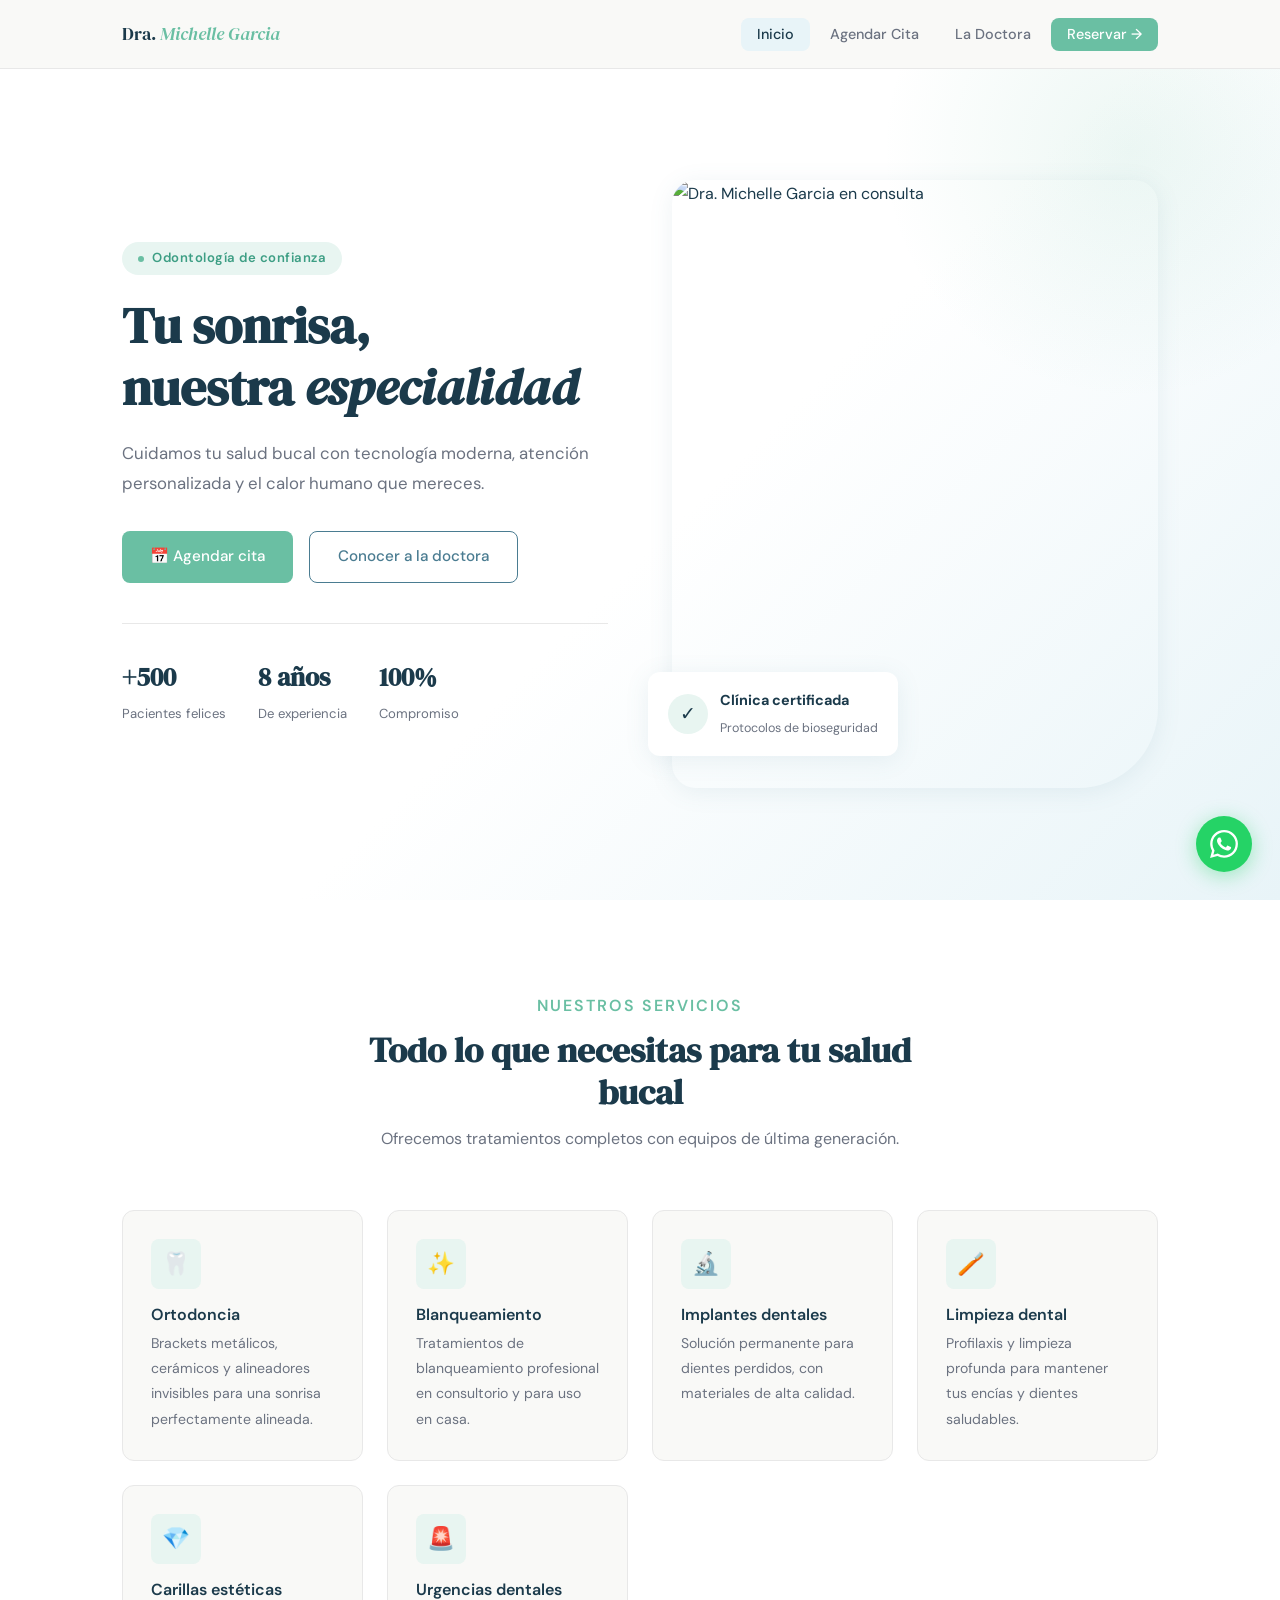
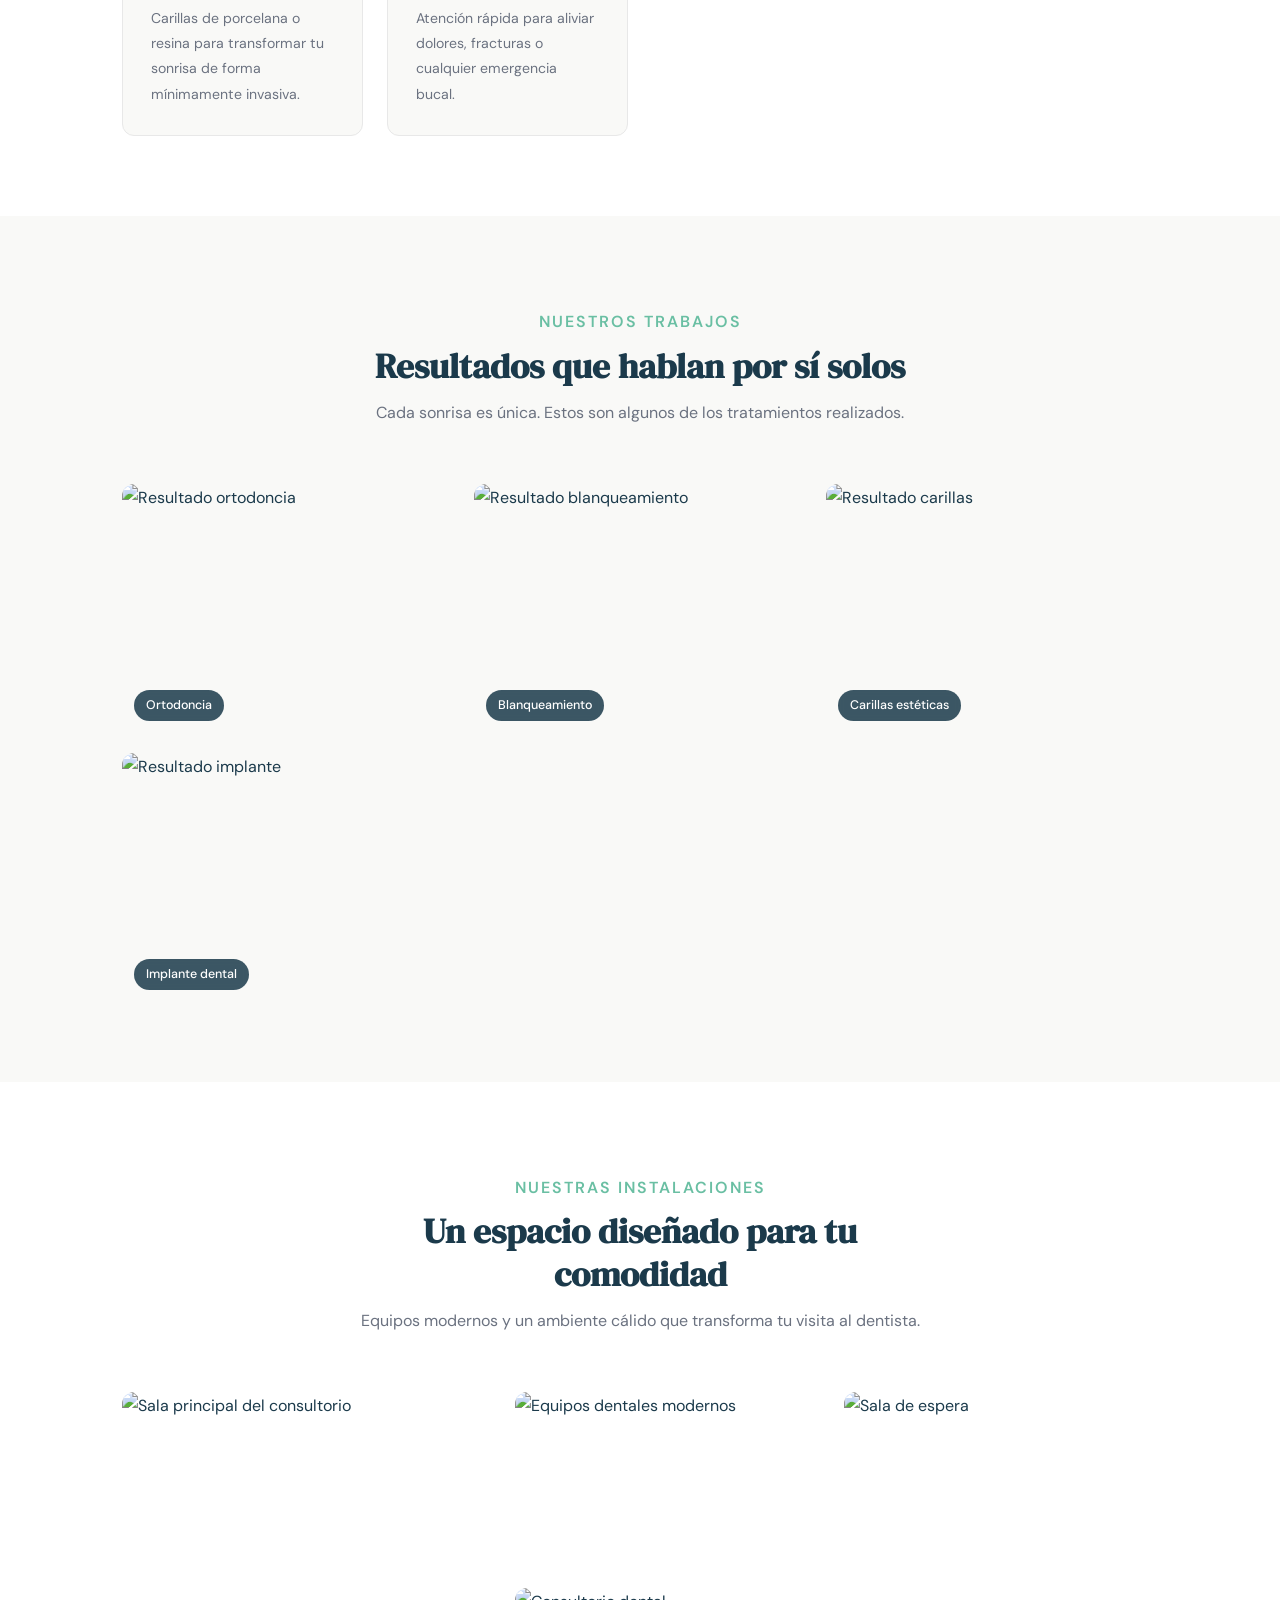
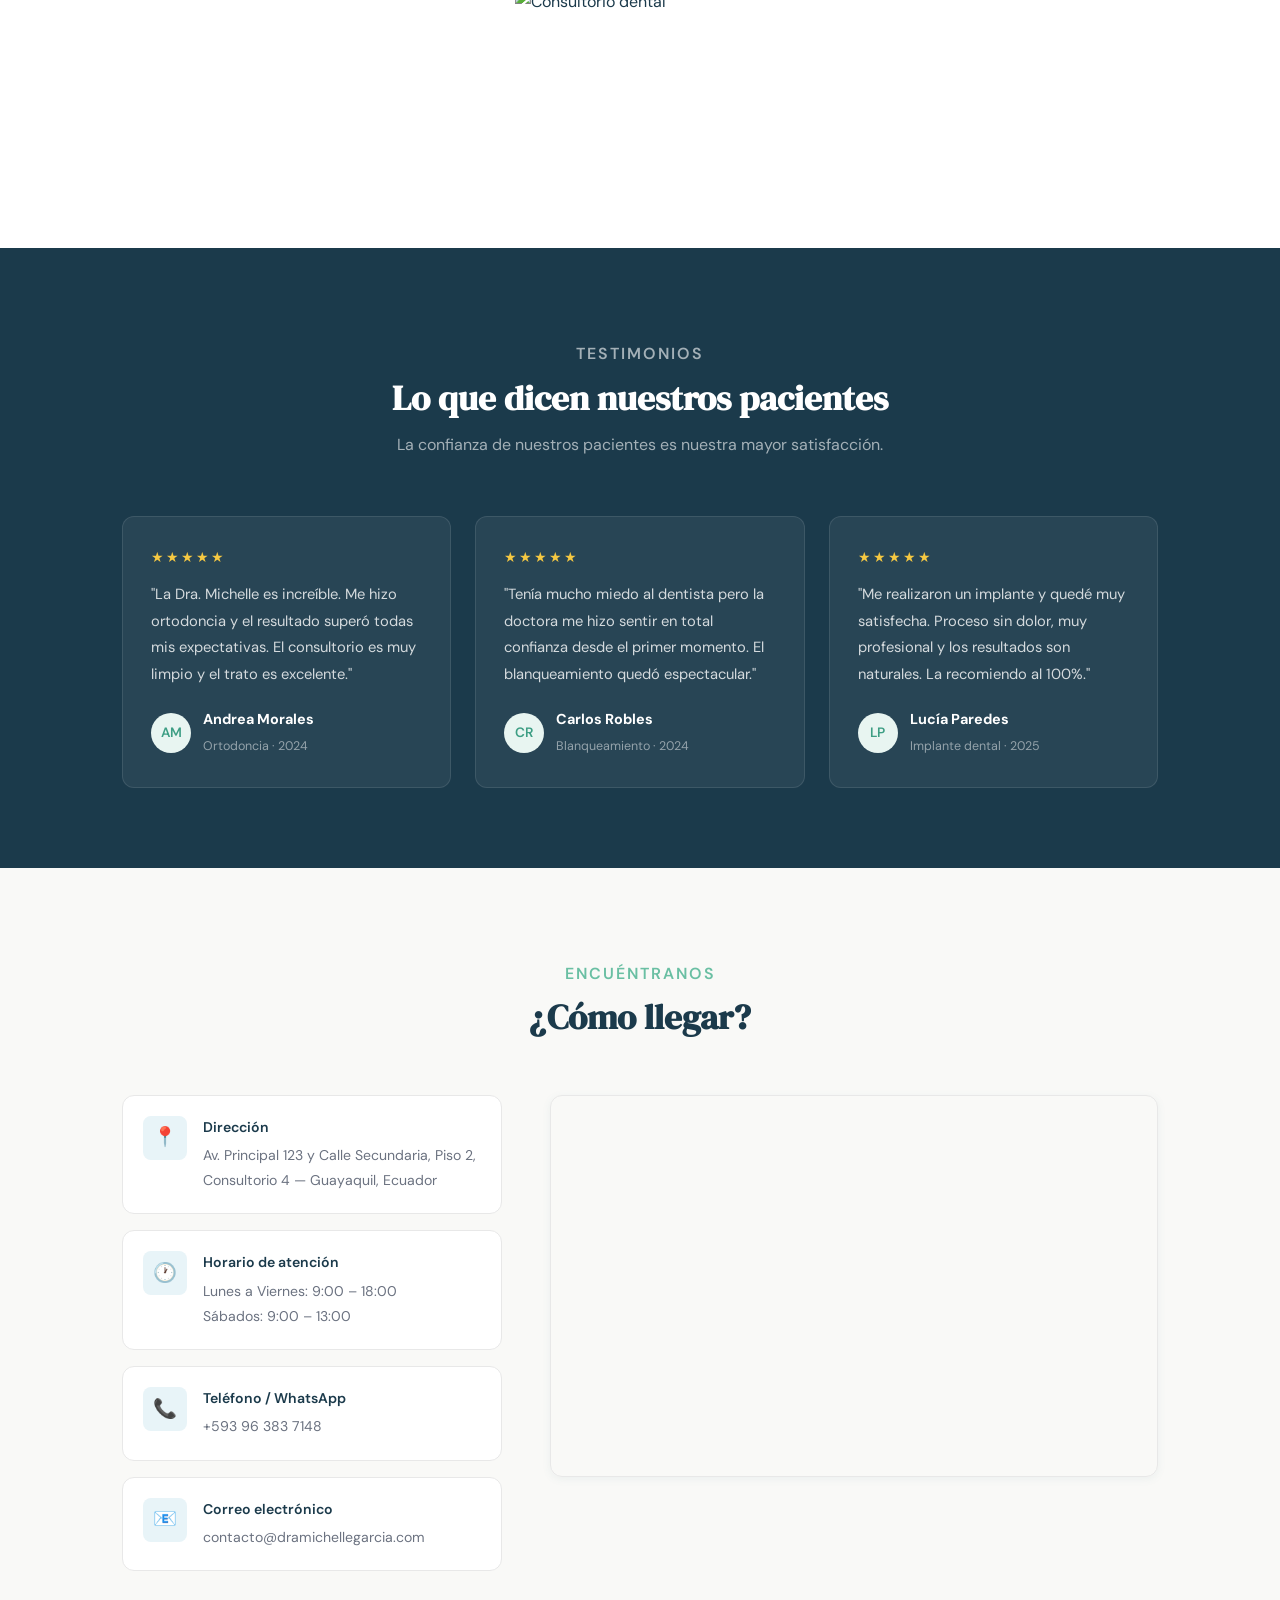
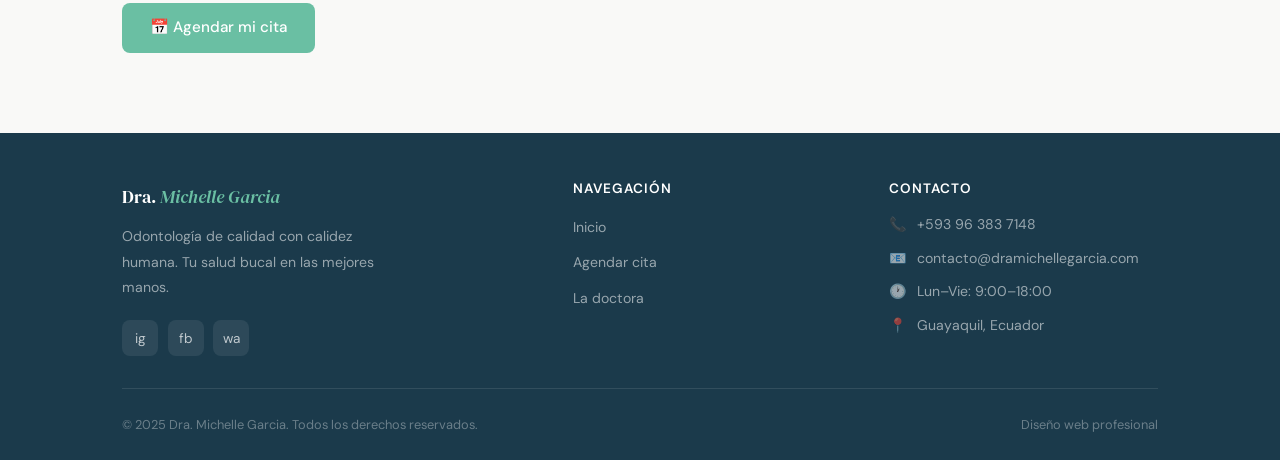
==== index.html @ b6a5aad4 "Add files via upload" ====
<!DOCTYPE html>
<html lang="es">
<head>
  <meta charset="UTF-8" />
  <meta name="viewport" content="width=device-width, initial-scale=1.0" />
  <title>Dra. Michelle Garcia – Odontología Estética & General</title>
  <meta name="description" content="Clínica odontológica de la Dra. Michelle Garcia. Ortodoncia, blanqueamiento, implantes y más. Agenda tu cita hoy." />
  <link rel="preconnect" href="https://fonts.googleapis.com" />
  <link rel="preconnect" href="https://fonts.gstatic.com" crossorigin />
  <link href="https://fonts.googleapis.com/css2?family=DM+Sans:wght@300;400;500;600&family=DM+Serif+Display:ital@0;1&display=swap" rel="stylesheet" />
  <link rel="icon" type="image/png" href="src/logo.png" />
  <link rel="stylesheet" href="src/styles.css" />
</head>
<body>

  <!-- ========== NAVBAR ========== -->
  <nav class="navbar">
    <div class="container">
      <a href="index.html" class="logo">Dra. <span>Michelle Garcia</span></a>
      <ul class="nav-links" id="navLinks">
        <li><a href="index.html">Inicio</a></li>
        <li><a href="agendar.html">Agendar Cita</a></li>
        <li><a href="biografia.html">La Doctora</a></li>
        <li><a href="agendar.html" class="nav-cta">Reservar &rarr;</a></li>
      </ul>
      <button class="hamburger" id="hamburger" aria-label="Menú">
        <span></span><span></span><span></span>
      </button>
    </div>
  </nav>


  <!-- ========== HERO ========== -->
  <section class="hero">
    <div class="container">
      <div class="hero-inner">

        <div class="hero-content fade-up">
          <div class="hero-badge">Odontología de confianza</div>
          <h1>Tu sonrisa,<br/>nuestra <em>especialidad</em></h1>
          <p>Cuidamos tu salud bucal con tecnología moderna, atención personalizada y el calor humano que mereces.</p>
          <div class="hero-actions">
            <a href="agendar.html" class="btn btn-primary">
              📅 Agendar cita
            </a>
            <a href="biografia.html" class="btn btn-outline">
              Conocer a la doctora
            </a>
          </div>
          <div class="hero-stats">
            <div class="hero-stat">
              <strong>+500</strong>
              <span>Pacientes felices</span>
            </div>
            <div class="hero-stat">
              <strong>8 años</strong>
              <span>De experiencia</span>
            </div>
            <div class="hero-stat">
              <strong>100%</strong>
              <span>Compromiso</span>
            </div>
          </div>
        </div>

        <div class="hero-image fade-up">
          <!-- Reemplaza el src con una foto real de la doctora o la clínica -->
          <img
            class="hero-image-main"
            src="https://images.unsplash.com/photo-1629909615957-be38d48fbbe4?w=600&q=80"
            alt="Dra. Michelle Garcia en consulta"
          />
          <div class="hero-image-badge">
            <div class="icon">✓</div>
            <div>
              <strong>Clínica certificada</strong>
              <span>Protocolos de bioseguridad</span>
            </div>
          </div>
        </div>

      </div>
    </div>
  </section>


  <!-- ========== SERVICIOS ========== -->
  <section class="section servicios">
    <div class="container">
      <div class="section-header">
        <p class="section-label">Nuestros servicios</p>
        <h2>Todo lo que necesitas para tu salud bucal</h2>
        <p>Ofrecemos tratamientos completos con equipos de última generación.</p>
      </div>

      <div class="grid-3">
        <div class="servicio-card fade-up">
          <div class="servicio-icon">🦷</div>
          <h3>Ortodoncia</h3>
          <p>Brackets metálicos, cerámicos y alineadores invisibles para una sonrisa perfectamente alineada.</p>
        </div>
        <div class="servicio-card fade-up">
          <div class="servicio-icon">✨</div>
          <h3>Blanqueamiento</h3>
          <p>Tratamientos de blanqueamiento profesional en consultorio y para uso en casa.</p>
        </div>
        <div class="servicio-card fade-up">
          <div class="servicio-icon">🔬</div>
          <h3>Implantes dentales</h3>
          <p>Solución permanente para dientes perdidos, con materiales de alta calidad.</p>
        </div>
        <div class="servicio-card fade-up">
          <div class="servicio-icon">🪥</div>
          <h3>Limpieza dental</h3>
          <p>Profilaxis y limpieza profunda para mantener tus encías y dientes saludables.</p>
        </div>
        <div class="servicio-card fade-up">
          <div class="servicio-icon">💎</div>
          <h3>Carillas estéticas</h3>
          <p>Carillas de porcelana o resina para transformar tu sonrisa de forma mínimamente invasiva.</p>
        </div>
        <div class="servicio-card fade-up">
          <div class="servicio-icon">🚨</div>
          <h3>Urgencias dentales</h3>
          <p>Atención rápida para aliviar dolores, fracturas o cualquier emergencia bucal.</p>
        </div>
      </div>
    </div>
  </section>


  <!-- ========== GALERÍA DE TRABAJOS ========== -->
  <section class="section galeria">
    <div class="container">
      <div class="section-header">
        <p class="section-label">Nuestros trabajos</p>
        <h2>Resultados que hablan por sí solos</h2>
        <p>Cada sonrisa es única. Estos son algunos de los tratamientos realizados.</p>
      </div>

      <div class="galeria-grid">
        <div class="galeria-item fade-up">
          <!-- Reemplaza con imágenes reales de antes/después -->
          <img src="https://images.unsplash.com/photo-1598256989800-fe5f95da9787?w=500&q=80" alt="Resultado ortodoncia" />
          <span class="galeria-tag">Ortodoncia</span>
        </div>
        <div class="galeria-item fade-up">
          <img src="https://images.unsplash.com/photo-1606811842056-06b3ea1b6c4a?w=500&q=80" alt="Resultado blanqueamiento" />
          <span class="galeria-tag">Blanqueamiento</span>
        </div>
        <div class="galeria-item fade-up">
          <img src="https://images.unsplash.com/photo-1609207807107-b38b03ac7c62?w=500&q=80" alt="Resultado carillas" />
          <span class="galeria-tag">Carillas estéticas</span>
        </div>
        <div class="galeria-item fade-up">
          <img src="https://images.unsplash.com/photo-1579154341098-e4e158cc7f55?w=500&q=80" alt="Resultado implante" />
          <span class="galeria-tag">Implante dental</span>
        </div>
      </div>
    </div>
  </section>


  <!-- ========== CONSULTORIO ========== -->
  <section class="section consultorio">
    <div class="container">
      <div class="section-header">
        <p class="section-label">Nuestras instalaciones</p>
        <h2>Un espacio diseñado para tu comodidad</h2>
        <p>Equipos modernos y un ambiente cálido que transforma tu visita al dentista.</p>
      </div>

      <div class="consultorio-grid">
        <!-- Reemplaza con fotos reales de tu consultorio -->
        <div class="item-main fade-up">
          <img src="https://images.unsplash.com/photo-1629909615957-be38d48fbbe4?w=700&q=80" alt="Sala principal del consultorio" />
        </div>
        <div class="fade-up">
          <img src="https://images.unsplash.com/photo-1607613009820-a29f7bb81c04?w=400&q=80" alt="Equipos dentales modernos" />
        </div>
        <div class="fade-up">
          <img src="https://images.unsplash.com/photo-1516549655169-df83a0774514?w=400&q=80" alt="Sala de espera" />
        </div>
        <div class="fade-up">
          <img src="https://images.unsplash.com/photo-1588776814546-1ffcf47267a5?w=400&q=80" alt="Consultorio dental" />
        </div>
      </div>
    </div>
  </section>


  <!-- ========== TESTIMONIOS ========== -->
  <section class="section testimonios">
    <div class="container">
      <div class="section-header">
        <p class="section-label">Testimonios</p>
        <h2>Lo que dicen nuestros pacientes</h2>
        <p>La confianza de nuestros pacientes es nuestra mayor satisfacción.</p>
      </div>

      <div class="grid-3">
        <div class="testimonio-card fade-up">
          <div class="stars">★★★★★</div>
          <p>"La Dra. Michelle es increíble. Me hizo ortodoncia y el resultado superó todas mis expectativas. El consultorio es muy limpio y el trato es excelente."</p>
          <div class="testimonio-autor">
            <div class="avatar">AM</div>
            <div>
              <strong>Andrea Morales</strong>
              <span>Ortodoncia · 2024</span>
            </div>
          </div>
        </div>
        <div class="testimonio-card fade-up">
          <div class="stars">★★★★★</div>
          <p>"Tenía mucho miedo al dentista pero la doctora me hizo sentir en total confianza desde el primer momento. El blanqueamiento quedó espectacular."</p>
          <div class="testimonio-autor">
            <div class="avatar">CR</div>
            <div>
              <strong>Carlos Robles</strong>
              <span>Blanqueamiento · 2024</span>
            </div>
          </div>
        </div>
        <div class="testimonio-card fade-up">
          <div class="stars">★★★★★</div>
          <p>"Me realizaron un implante y quedé muy satisfecha. Proceso sin dolor, muy profesional y los resultados son naturales. La recomiendo al 100%."</p>
          <div class="testimonio-autor">
            <div class="avatar">LP</div>
            <div>
              <strong>Lucía Paredes</strong>
              <span>Implante dental · 2025</span>
            </div>
          </div>
        </div>
      </div>
    </div>
  </section>


  <!-- ========== UBICACIÓN ========== -->
  <section class="section ubicacion">
    <div class="container">
      <div class="section-header">
        <p class="section-label">Encuéntranos</p>
        <h2>¿Cómo llegar?</h2>
      </div>

      <div class="ubicacion-inner">
        <div>
          <div class="info-item fade-up">
            <div class="icon">📍</div>
            <div>
              <strong>Dirección</strong>
              <!-- ⚠️ Reemplaza con la dirección real -->
              <p>Av. Principal 123 y Calle Secundaria, Piso 2, Consultorio 4 — Guayaquil, Ecuador</p>
            </div>
          </div>
          <div class="info-item fade-up">
            <div class="icon">🕐</div>
            <div>
              <strong>Horario de atención</strong>
              <p>Lunes a Viernes: 9:00 – 18:00<br/>Sábados: 9:00 – 13:00</p>
            </div>
          </div>
          <div class="info-item fade-up">
            <div class="icon">📞</div>
            <div>
              <strong>Teléfono / WhatsApp</strong>
              <p>+593 96 383 7148</p>
            </div>
          </div>
          <div class="info-item fade-up">
            <div class="icon">📧</div>
            <div>
              <strong>Correo electrónico</strong>
              <!-- ⚠️ Reemplaza con el correo real -->
              <p>contacto@dramichellegarcia.com</p>
            </div>
          </div>

          <a href="agendar.html" class="btn btn-primary" style="margin-top:1rem">
            📅 Agendar mi cita
          </a>
        </div>

        <div class="map-wrapper fade-up">
          <!--
            ⚠️ MAPA: Reemplaza el src del iframe con el embed de Google Maps
            de la ubicación real de la clínica. Ir a Google Maps → Compartir →
            Insertar mapa → copiar el src del iframe.
          -->
          <iframe
            src="https://www.google.com/maps/embed?pb=!1m18!1m12!1m3!1d3987.532!2d-79.9!3d-2.18!2m3!1f0!2f0!3f0!3m2!1i1024!2i768!4f13.1!3m3!1m2!1s0x0%3A0x0!2zMsKwMTAnNDUuMiJTIDc5wrA1NCcwMC4wIlc!5e0!3m2!1ses!2sec!4v1"
            allowfullscreen=""
            loading="lazy"
            title="Ubicación de la clínica"
          ></iframe>
        </div>
      </div>
    </div>
  </section>


  <!-- ========== FOOTER ========== -->
  <footer class="footer">
    <div class="container">
      <div class="footer-grid">
        <div class="footer-brand">
          <div class="footer-logo">Dra. <span>Michelle Garcia</span></div>
          <p>Odontología de calidad con calidez humana. Tu salud bucal en las mejores manos.</p>
          <div class="footer-social">
            <!-- ⚠️ Reemplaza los href con los enlaces reales -->
            <a href="#" class="social-btn" title="Instagram">ig</a>
            <a href="#" class="social-btn" title="Facebook">fb</a>
            <a href="https://wa.me/593963837148" class="social-btn" title="WhatsApp">wa</a>
          </div>
        </div>
        <div>
          <h4>Navegación</h4>
          <ul class="footer-links">
            <li><a href="index.html">Inicio</a></li>
            <li><a href="agendar.html">Agendar cita</a></li>
            <li><a href="biografia.html">La doctora</a></li>
          </ul>
        </div>
        <div>
          <h4>Contacto</h4>
          <ul class="footer-contact">
            <li><span>📞</span> +593 96 383 7148</li>
            <li><span>📧</span> contacto@dramichellegarcia.com</li>
            <li><span>🕐</span> Lun–Vie: 9:00–18:00</li>
            <li><span>📍</span> Guayaquil, Ecuador</li>
          </ul>
        </div>
      </div>
      <div class="footer-bottom">
        <p>© 2025 Dra. Michelle Garcia. Todos los derechos reservados.</p>
        <p>Diseño web profesional</p>
      </div>
    </div>
  </footer>

  <!-- ========== WHATSAPP FLOTANTE ========== -->
  <a href="https://wa.me/593963837148" target="_blank" class="wa-float" title="Escríbenos por WhatsApp">
    <svg viewBox="0 0 24 24" xmlns="http://www.w3.org/2000/svg">
      <path d="M17.472 14.382c-.297-.149-1.758-.867-2.03-.967-.273-.099-.471-.148-.67.15-.197.297-.767.966-.94 1.164-.173.199-.347.223-.644.075-.297-.15-1.255-.463-2.39-1.475-.883-.788-1.48-1.761-1.653-2.059-.173-.297-.018-.458.13-.606.134-.133.298-.347.446-.52.149-.174.198-.298.298-.497.099-.198.05-.371-.025-.52-.075-.149-.669-1.612-.916-2.207-.242-.579-.487-.5-.669-.51-.173-.008-.371-.01-.57-.01-.198 0-.52.074-.792.372-.272.297-1.04 1.016-1.04 2.479 0 1.462 1.065 2.875 1.213 3.074.149.198 2.096 3.2 5.077 4.487.709.306 1.262.489 1.694.625.712.227 1.36.195 1.871.118.571-.085 1.758-.719 2.006-1.413.248-.694.248-1.289.173-1.413-.074-.124-.272-.198-.57-.347m-5.421 7.403h-.004a9.87 9.87 0 01-5.031-1.378l-.361-.214-3.741.982.998-3.648-.235-.374a9.86 9.86 0 01-1.51-5.26c.001-5.45 4.436-9.884 9.888-9.884 2.64 0 5.122 1.03 6.988 2.898a9.825 9.825 0 012.893 6.994c-.003 5.45-4.437 9.884-9.885 9.884m8.413-18.297A11.815 11.815 0 0012.05 0C5.495 0 .16 5.335.157 11.892c0 2.096.547 4.142 1.588 5.945L.057 24l6.305-1.654a11.882 11.882 0 005.683 1.448h.005c6.554 0 11.890-5.335 11.893-11.893a11.821 11.821 0 00-3.48-8.413z"/>
    </svg>
  </a>

  <script src="src/main.js"></script>
</body>
</html>
---- src/styles.css ----
/* =============================================
   VARIABLES & RESET
   ============================================= */
:root {
  --pri: #4A7C91;
  --pri-light: #E8F4F8;
  --pri-dark: #1B3A4B;
  --acc: #6ABFA3;
  --acc-light: #E8F5F1;
  --acc-dark: #3d9e84;
  --bg: #F9F9F7;
  --white: #ffffff;
  --gray: #E8E8E8;
  --gray-dark: #d1d5db;
  --text: #1B3A4B;
  --muted: #6b7280;
  --shadow: 0 4px 24px rgba(74, 124, 145, 0.10);
  --shadow-sm: 0 2px 8px rgba(74, 124, 145, 0.08);
  --radius: 12px;
  --radius-sm: 8px;
  --transition: all 0.25s ease;
}

*, *::before, *::after {
  margin: 0;
  padding: 0;
  box-sizing: border-box;
}

html {
  scroll-behavior: smooth;
  overflow-x: hidden;
}

body {
  font-family: 'DM Sans', sans-serif;
  background: var(--bg);
  color: var(--text);
  line-height: 1.7;
  font-size: 16px;
  overflow-x: hidden;
  max-width: 100vw;
}

img { max-width: 100%; display: block; }
a { text-decoration: none; color: inherit; }
ul { list-style: none; }

/* =============================================
   TYPOGRAPHY
   ============================================= */
h1, h2, h3, h4 {
  font-family: 'DM Serif Display', serif;
  color: var(--pri-dark);
  line-height: 1.2;
}

h1 { font-size: clamp(2rem, 5vw, 3.2rem); }
h2 { font-size: clamp(1.6rem, 3vw, 2.2rem); }
h3 { font-size: 1.25rem; }
h4 { font-size: 1rem; }

p { color: var(--muted); line-height: 1.8; }

.section-label {
  font-size: .8rem;
  font-weight: 600;
  letter-spacing: 2px;
  text-transform: uppercase;
  color: var(--acc);
  margin-bottom: .5rem;
}

/* =============================================
   LAYOUT HELPERS
   ============================================= */
.container {
  max-width: 1100px;
  margin: 0 auto;
  padding: 0 2rem;
  width: 100%;
}

.section {
  padding: 5rem 0;
}

.section-header {
  text-align: center;
  max-width: 560px;
  margin: 0 auto 3.5rem;
}

.section-header p {
  margin-top: .75rem;
  font-size: 1rem;
}

.grid-2 {
  display: grid;
  grid-template-columns: repeat(auto-fit, minmax(280px, 1fr));
  gap: 1.5rem;
}

.grid-3 {
  display: grid;
  grid-template-columns: repeat(auto-fit, minmax(240px, 1fr));
  gap: 1.5rem;
}

.grid-4 {
  display: grid;
  grid-template-columns: repeat(auto-fit, minmax(200px, 1fr));
  gap: 1.5rem;
}

/* =============================================
   BUTTONS
   ============================================= */
.btn {
  display: inline-flex;
  align-items: center;
  gap: .5rem;
  padding: .75rem 1.75rem;
  border-radius: var(--radius-sm);
  font-family: 'DM Sans', sans-serif;
  font-size: .95rem;
  font-weight: 500;
  cursor: pointer;
  transition: var(--transition);
  border: none;
}

.btn-primary {
  background: var(--acc);
  color: var(--white);
}

.btn-primary:hover {
  background: var(--acc-dark);
  transform: translateY(-1px);
}

.btn-outline {
  background: transparent;
  color: var(--pri);
  border: 1.5px solid var(--pri);
}

.btn-outline:hover {
  background: var(--pri-light);
}

/* =============================================
   NAVBAR
   ============================================= */
.navbar {
  position: fixed;
  top: 0; left: 0; right: 0;
  z-index: 100;
  background: rgba(249, 249, 247, 0.95);
  backdrop-filter: blur(10px);
  border-bottom: 1px solid var(--gray);
}

.navbar .container {
  display: flex;
  align-items: center;
  justify-content: space-between;
  height: 68px;
}

.logo {
  font-family: 'DM Serif Display', serif;
  font-size: 1.15rem;
  color: var(--pri-dark);
  white-space: nowrap;
}

.logo span {
  color: var(--acc);
  font-style: italic;
}

.nav-links {
  display: flex;
  align-items: center;
  gap: .25rem;
}

.nav-links a {
  padding: .45rem 1rem;
  font-size: .9rem;
  font-weight: 500;
  color: var(--muted);
  border-radius: var(--radius-sm);
  transition: var(--transition);
}

.nav-links a:hover,
.nav-links a.active {
  color: var(--pri-dark);
  background: var(--pri-light);
}

.nav-cta {
  background: var(--acc) !important;
  color: var(--white) !important;
}

.nav-cta:hover {
  background: var(--acc-dark) !important;
}

.hamburger {
  display: none;
  flex-direction: column;
  gap: 5px;
  cursor: pointer;
  padding: .5rem;
  background: none;
  border: none;
}

.hamburger span {
  display: block;
  width: 22px;
  height: 2px;
  background: var(--pri-dark);
  border-radius: 2px;
  transition: var(--transition);
}

/* =============================================
   HERO
   ============================================= */
.hero {
  min-height: 100vh;
  display: flex;
  align-items: center;
  padding-top: 68px;
  background: linear-gradient(135deg, var(--white) 55%, var(--pri-light) 100%);
  position: relative;
  overflow: hidden;
}

.hero::before {
  content: '';
  position: absolute;
  top: -100px; right: -100px;
  width: 500px; height: 500px;
  border-radius: 50%;
  background: radial-gradient(circle, rgba(106,191,163,.12) 0%, transparent 70%);
  pointer-events: none;
}

.hero-inner {
  display: grid;
  grid-template-columns: 1fr 1fr;
  gap: 4rem;
  align-items: center;
}

.hero-badge {
  display: inline-flex;
  align-items: center;
  gap: .5rem;
  background: var(--acc-light);
  color: var(--acc-dark);
  padding: .35rem 1rem;
  border-radius: 100px;
  font-size: .82rem;
  font-weight: 600;
  letter-spacing: .5px;
  margin-bottom: 1.25rem;
}

.hero-badge::before {
  content: '';
  width: 6px; height: 6px;
  border-radius: 50%;
  background: var(--acc);
}

.hero h1 { margin-bottom: 1.25rem; }

.hero p {
  font-size: 1.05rem;
  max-width: 480px;
  margin-bottom: 2rem;
}

.hero-actions {
  display: flex;
  gap: 1rem;
  flex-wrap: wrap;
}

.hero-stats {
  display: flex;
  gap: 2rem;
  margin-top: 2.5rem;
  padding-top: 2rem;
  border-top: 1px solid var(--gray);
}

.hero-stat strong {
  display: block;
  font-size: 1.6rem;
  font-family: 'DM Serif Display', serif;
  color: var(--pri-dark);
}

.hero-stat span {
  font-size: .82rem;
  color: var(--muted);
}

.hero-image {
  position: relative;
}

.hero-image-main {
  width: 100%;
  aspect-ratio: 4/5;
  object-fit: cover;
  border-radius: 24px 24px 80px 24px;
  box-shadow: var(--shadow);
}

.hero-image-badge {
  position: absolute;
  bottom: 2rem; left: -1.5rem;
  background: var(--white);
  border-radius: var(--radius);
  padding: 1rem 1.25rem;
  box-shadow: var(--shadow);
  display: flex;
  align-items: center;
  gap: .75rem;
}

.hero-image-badge .icon {
  width: 40px; height: 40px;
  border-radius: 50%;
  background: var(--acc-light);
  display: flex;
  align-items: center;
  justify-content: center;
  font-size: 1.2rem;
}

.hero-image-badge strong {
  display: block;
  font-size: .9rem;
  color: var(--pri-dark);
}

.hero-image-badge span {
  font-size: .78rem;
  color: var(--muted);
}

/* =============================================
   SERVICIOS
   ============================================= */
.servicios { background: var(--white); }

.servicio-card {
  background: var(--bg);
  border-radius: var(--radius);
  padding: 1.75rem;
  border: 1px solid var(--gray);
  transition: var(--transition);
}

.servicio-card:hover {
  border-color: var(--acc);
  transform: translateY(-3px);
  box-shadow: var(--shadow-sm);
}

.servicio-icon {
  width: 50px; height: 50px;
  border-radius: var(--radius-sm);
  background: var(--acc-light);
  display: flex;
  align-items: center;
  justify-content: center;
  font-size: 1.4rem;
  margin-bottom: 1rem;
}

.servicio-card h3 {
  font-size: 1rem;
  margin-bottom: .4rem;
  font-family: 'DM Sans', sans-serif;
  font-weight: 600;
}

.servicio-card p { font-size: .88rem; }

/* =============================================
   GALERÍA DE TRABAJOS
   ============================================= */
.galeria { background: var(--bg); }

.galeria-grid {
  display: grid;
  grid-template-columns: repeat(auto-fit, minmax(260px, 1fr));
  gap: 1.25rem;
}

.galeria-item {
  position: relative;
  border-radius: var(--radius);
  overflow: hidden;
  cursor: pointer;
}

.galeria-item img {
  width: 100%;
  aspect-ratio: 4/3;
  object-fit: cover;
  transition: transform .4s ease;
}

.galeria-item:hover img { transform: scale(1.05); }

.galeria-tag {
  position: absolute;
  bottom: .75rem; left: .75rem;
  background: rgba(27, 58, 75, 0.85);
  color: var(--white);
  padding: .3rem .75rem;
  border-radius: 100px;
  font-size: .78rem;
  font-weight: 500;
  backdrop-filter: blur(4px);
}

/* =============================================
   CONSULTORIO
   ============================================= */
.consultorio { background: var(--white); }

.consultorio-grid {
  display: grid;
  grid-template-columns: 1.2fr 1fr 1fr;
  grid-template-rows: auto auto;
  gap: 1rem;
}

.consultorio-grid .item-main {
  grid-row: span 2;
}

.consultorio-grid img {
  width: 100%;
  height: 100%;
  object-fit: cover;
  border-radius: var(--radius);
  min-height: 180px;
}

/* =============================================
   TESTIMONIOS
   ============================================= */
.testimonios { background: var(--pri-dark); }

.testimonios .section-label { color: var(--acc); }
.testimonios h2 { color: var(--white); }
.testimonios .section-header p { color: rgba(255,255,255,.6); }

.testimonio-card {
  background: rgba(255,255,255,.06);
  border: 1px solid rgba(255,255,255,.1);
  border-radius: var(--radius);
  padding: 1.75rem;
}

.stars { color: #f5c842; font-size: .9rem; margin-bottom: .75rem; letter-spacing: 2px; }

.testimonio-card p {
  color: rgba(255,255,255,.8);
  font-size: .92rem;
  margin-bottom: 1.25rem;
}

.testimonio-autor {
  display: flex;
  align-items: center;
  gap: .75rem;
}

.avatar {
  width: 40px; height: 40px;
  border-radius: 50%;
  background: var(--acc-light);
  display: flex;
  align-items: center;
  justify-content: center;
  font-weight: 600;
  font-size: .85rem;
  color: var(--acc-dark);
  flex-shrink: 0;
}

.testimonio-autor strong {
  display: block;
  font-size: .9rem;
  color: var(--white);
}

.testimonio-autor span {
  font-size: .78rem;
  color: rgba(255,255,255,.5);
}

/* =============================================
   UBICACIÓN
   ============================================= */
.ubicacion { background: var(--bg); }

.ubicacion-inner {
  display: grid;
  grid-template-columns: 1fr 1.6fr;
  gap: 3rem;
  align-items: start;
}

.info-item {
  display: flex;
  gap: 1rem;
  padding: 1.25rem;
  background: var(--white);
  border-radius: var(--radius);
  border: 1px solid var(--gray);
  margin-bottom: 1rem;
}

.info-item .icon {
  width: 44px; height: 44px;
  border-radius: var(--radius-sm);
  background: var(--pri-light);
  display: flex;
  align-items: center;
  justify-content: center;
  font-size: 1.2rem;
  flex-shrink: 0;
}

.info-item strong {
  display: block;
  font-size: .88rem;
  font-weight: 600;
  color: var(--pri-dark);
  margin-bottom: .2rem;
}

.info-item p {
  font-size: .88rem;
  margin: 0;
}

.map-wrapper {
  border-radius: var(--radius);
  overflow: hidden;
  border: 1px solid var(--gray);
  box-shadow: var(--shadow-sm);
}

.map-wrapper iframe {
  display: block;
  width: 100%;
  height: 380px;
  border: none;
}

/* =============================================
   PÁGINA AGENDAR
   ============================================= */
.agendar-hero {
  background: linear-gradient(135deg, var(--pri-dark) 0%, var(--pri) 100%);
  padding: 5rem 0 4rem;
  text-align: center;
  margin-top: 68px;
}

.agendar-hero h1 { color: var(--white); }
.agendar-hero p { color: rgba(255,255,255,.7); margin-top: .75rem; }

.agendar-section { padding: 4rem 0 6rem; }

.form-card {
  background: var(--white);
  border-radius: 20px;
  box-shadow: var(--shadow);
  padding: 2.5rem;
  max-width: 700px;
  margin: 0 auto;
  border: 1px solid var(--gray);
}

.form-grid {
  display: grid;
  grid-template-columns: 1fr 1fr;
  gap: 1.25rem;
}

.form-group {
  display: flex;
  flex-direction: column;
  gap: .4rem;
}

.form-group.full { grid-column: 1 / -1; }

.form-group label {
  font-size: .85rem;
  font-weight: 600;
  color: var(--pri-dark);
}

.form-group input,
.form-group select,
.form-group textarea {
  width: 100%;
  padding: .7rem 1rem;
  border: 1.5px solid var(--gray);
  border-radius: var(--radius-sm);
  font-family: 'DM Sans', sans-serif;
  font-size: .92rem;
  color: var(--text);
  background: var(--bg);
  transition: var(--transition);
  outline: none;
}

.form-group input:focus,
.form-group select:focus,
.form-group textarea:focus {
  border-color: var(--acc);
  background: var(--white);
  box-shadow: 0 0 0 3px rgba(106,191,163,.15);
}

.form-group textarea { resize: vertical; min-height: 100px; }

.form-submit {
  margin-top: 1.75rem;
  text-align: center;
}

.btn-submit {
  background: var(--acc);
  color: var(--white);
  border: none;
  padding: .9rem 2.5rem;
  border-radius: var(--radius-sm);
  font-family: 'DM Sans', sans-serif;
  font-size: 1rem;
  font-weight: 600;
  cursor: pointer;
  transition: var(--transition);
  display: inline-flex;
  align-items: center;
  gap: .6rem;
  width: 100%;
  justify-content: center;
}

.btn-submit:hover { background: var(--acc-dark); transform: translateY(-1px); }
.btn-submit:disabled { opacity: .6; cursor: not-allowed; transform: none; }

.btn-submit .wa-icon {
  width: 20px; height: 20px;
  fill: var(--white);
}

.form-note {
  text-align: center;
  font-size: .8rem;
  color: var(--muted);
  margin-top: .75rem;
}

.form-success {
  display: none;
  text-align: center;
  padding: 2rem;
}

.form-success.show { display: block; }

.success-icon {
  width: 64px; height: 64px;
  border-radius: 50%;
  background: var(--acc-light);
  margin: 0 auto 1rem;
  display: flex;
  align-items: center;
  justify-content: center;
  font-size: 1.8rem;
}

.form-success h3 { color: var(--pri-dark); margin-bottom: .5rem; }
.form-success p { font-size: .92rem; }

/* =============================================
   PÁGINA BIOGRAFÍA
   ============================================= */
.bio-hero {
  margin-top: 68px;
  padding: 5rem 0;
  background: linear-gradient(135deg, var(--white) 50%, var(--pri-light) 100%);
  overflow: hidden;
}

.bio-hero-inner {
  display: grid;
  grid-template-columns: auto 1fr;
  gap: 3.5rem;
  align-items: center;
}

.bio-photo-wrap {
  position: relative;
  flex-shrink: 0;
}

.bio-photo {
  width: 320px;
  aspect-ratio: 3/4;
  object-fit: cover;
  border-radius: 24px 24px 80px 24px;
  box-shadow: var(--shadow);
  display: block;
}

.bio-photo-badge {
  position: absolute;
  bottom: 1.5rem;
  right: -1.5rem;
  background: var(--acc);
  color: var(--white);
  border-radius: var(--radius);
  padding: .75rem 1.25rem;
  font-size: .82rem;
  font-weight: 600;
  box-shadow: var(--shadow-sm);
  text-align: center;
  line-height: 1.4;
  white-space: nowrap;
}

.bio-hero-info .section-label { margin-bottom: .5rem; }
.bio-hero-info h1 { margin-bottom: .35rem; }

.bio-especialidad {
  font-size: 1rem;
  color: var(--pri);
  font-weight: 500;
  margin-bottom: 1.25rem;
}

.bio-hero-info p {
  font-size: 1rem;
  max-width: 540px;
  margin-bottom: 1.5rem;
}

.bio-chips {
  display: flex;
  flex-wrap: wrap;
  gap: .5rem;
  margin-bottom: 1.75rem;
}

.chip {
  padding: .3rem .9rem;
  border-radius: 100px;
  font-size: .82rem;
  font-weight: 500;
  background: var(--pri-light);
  color: var(--pri);
}

.bio-section { background: var(--white); }
.bio-section-alt { background: var(--bg); }

/* Grid formación — se controla con clase para responsive */
.bio-formacion-grid {
  display: grid;
  grid-template-columns: 1fr 1fr;
  gap: 4rem;
  align-items: start;
}

.formacion-list {
  display: flex;
  flex-direction: column;
  gap: 1rem;
}

.formacion-item {
  display: flex;
  gap: 1.25rem;
  padding: 1.25rem;
  background: var(--bg);
  border-radius: var(--radius);
  border: 1px solid var(--gray);
}

.formacion-year {
  font-family: 'DM Serif Display', serif;
  font-size: 1.1rem;
  color: var(--acc);
  font-weight: 400;
  white-space: nowrap;
  min-width: 52px;
}

.formacion-item strong {
  display: block;
  font-size: .95rem;
  color: var(--pri-dark);
  margin-bottom: .2rem;
}

.formacion-item p {
  font-size: .88rem;
  margin: 0;
}

.especializacion-card {
  background: var(--white);
  border-radius: var(--radius);
  padding: 1.75rem;
  border: 1px solid var(--gray);
  text-align: center;
  transition: var(--transition);
}

.especializacion-card:hover {
  border-color: var(--acc);
  transform: translateY(-3px);
  box-shadow: var(--shadow-sm);
}

.espec-icon {
  width: 56px; height: 56px;
  border-radius: 50%;
  background: var(--acc-light);
  display: flex;
  align-items: center;
  justify-content: center;
  font-size: 1.5rem;
  margin: 0 auto 1rem;
}

.especializacion-card h3 {
  font-size: .95rem;
  font-family: 'DM Sans', sans-serif;
  font-weight: 600;
  margin-bottom: .4rem;
}

.especializacion-card p { font-size: .85rem; }

.valores-grid {
  display: grid;
  grid-template-columns: repeat(3, 1fr);
  gap: 1.5rem;
}

.valor-card {
  text-align: center;
  padding: 2rem 1.5rem;
  background: var(--white);
  border-radius: var(--radius);
  border: 1px solid var(--gray);
}

.valor-numero {
  font-family: 'DM Serif Display', serif;
  font-size: 3rem;
  color: var(--pri-light);
  line-height: 1;
  margin-bottom: .75rem;
  -webkit-text-stroke: 2px var(--acc);
}

.valor-card h3 {
  font-size: 1rem;
  font-family: 'DM Sans', sans-serif;
  font-weight: 600;
  margin-bottom: .5rem;
}

.bio-cta {
  background: linear-gradient(135deg, var(--pri-dark) 0%, var(--pri) 100%);
  padding: 5rem 0;
  text-align: center;
}

.bio-cta h2 { color: var(--white); }
.bio-cta p { color: rgba(255,255,255,.7); margin: .75rem 0 2rem; }

/* =============================================
   FOOTER
   ============================================= */
.footer {
  background: var(--pri-dark);
  padding: 3rem 0 1.5rem;
}

.footer-grid {
  display: grid;
  grid-template-columns: 1.5fr 1fr 1fr;
  gap: 3rem;
  padding-bottom: 2rem;
  border-bottom: 1px solid rgba(255,255,255,.1);
  margin-bottom: 1.5rem;
}

.footer-brand p {
  font-size: .88rem;
  color: rgba(255,255,255,.55);
  margin-top: .75rem;
  max-width: 280px;
}

.footer-logo {
  font-family: 'DM Serif Display', serif;
  font-size: 1.15rem;
  color: var(--white);
}

.footer-logo span { color: var(--acc); font-style: italic; }

.footer-social {
  display: flex;
  gap: .6rem;
  margin-top: 1.25rem;
}

.social-btn {
  width: 36px; height: 36px;
  border-radius: var(--radius-sm);
  background: rgba(255,255,255,.08);
  display: flex;
  align-items: center;
  justify-content: center;
  font-size: .85rem;
  color: rgba(255,255,255,.7);
  transition: var(--transition);
  text-decoration: none;
}

.social-btn:hover {
  background: var(--acc);
  color: var(--white);
}

.footer h4 {
  font-family: 'DM Sans', sans-serif;
  font-size: .85rem;
  font-weight: 600;
  color: var(--white);
  letter-spacing: 1px;
  text-transform: uppercase;
  margin-bottom: 1rem;
}

.footer-links li { margin-bottom: .5rem; }
.footer-links a {
  font-size: .88rem;
  color: rgba(255,255,255,.55);
  transition: var(--transition);
}
.footer-links a:hover { color: var(--acc); }

.footer-contact li {
  display: flex;
  gap: .6rem;
  margin-bottom: .6rem;
  font-size: .88rem;
  color: rgba(255,255,255,.55);
}

.footer-bottom {
  display: flex;
  align-items: center;
  justify-content: space-between;
  flex-wrap: wrap;
  gap: 1rem;
}

.footer-bottom p {
  font-size: .8rem;
  color: rgba(255,255,255,.35);
}

/* =============================================
   WHATSAPP FLOTANTE
   ============================================= */
.wa-float {
  position: fixed;
  bottom: 1.75rem; right: 1.75rem;
  z-index: 200;
  width: 56px; height: 56px;
  border-radius: 50%;
  background: #25D366;
  display: flex;
  align-items: center;
  justify-content: center;
  box-shadow: 0 4px 20px rgba(37,211,102,.4);
  transition: var(--transition);
  cursor: pointer;
  text-decoration: none;
}

.wa-float:hover {
  transform: scale(1.1);
  box-shadow: 0 6px 28px rgba(37,211,102,.5);
}

.wa-float svg { width: 28px; height: 28px; fill: white; }

/* =============================================
   ANIMACIONES
   ============================================= */
.fade-up {
  opacity: 0;
  transform: translateY(28px);
  transition: opacity .6s ease, transform .6s ease;
}

.fade-up.visible {
  opacity: 1;
  transform: translateY(0);
}

/* =============================================
   RESPONSIVE — TABLET (≤ 900px)
   ============================================= */
@media (max-width: 900px) {
  /* Hero */
  .hero-inner { grid-template-columns: 1fr; text-align: center; }
  .hero p { margin-left: auto; margin-right: auto; }
  .hero-actions { justify-content: center; }
  .hero-stats { justify-content: center; }
  .hero-image { display: none; }

  /* Biografía hero */
  .bio-hero-inner {
    grid-template-columns: 1fr;
    text-align: center;
    gap: 2rem;
  }
  .bio-photo-wrap {
    display: flex;
    flex-direction: column;
    align-items: center;
    width: 100%;
    position: static;
  }
  .bio-photo {
    width: 100%;
    max-width: 280px;
    margin: 0 auto;
  }
  .bio-photo-badge {
    position: static;
    display: inline-block;
    margin: 1rem auto 0;
    right: auto;
    bottom: auto;
  }
  .bio-hero-info { text-align: center; }
  .bio-hero-info p { margin-left: auto; margin-right: auto; }
  .bio-chips { justify-content: center; }

  /* Formación — 1 columna */
  .bio-formacion-grid {
    grid-template-columns: 1fr;
    gap: 2.5rem;
  }

  /* Valores */
  .valores-grid { grid-template-columns: 1fr 1fr; }

  /* Otros */
  .ubicacion-inner { grid-template-columns: 1fr; }
  .consultorio-grid { grid-template-columns: 1fr 1fr; }
  .consultorio-grid .item-main { grid-row: span 1; }
  .footer-grid { grid-template-columns: 1fr 1fr; }
}

/* =============================================
   RESPONSIVE — MÓVIL (≤ 640px)
   ============================================= */
@media (max-width: 640px) {
  .container { padding: 0 1.25rem; }
  .section { padding: 3.5rem 0; }

  /* Navbar hamburger */
  .hamburger { display: flex; }
  .nav-links {
    display: none;
    flex-direction: column;
    position: absolute;
    top: 68px; left: 0; right: 0;
    background: var(--white);
    border-bottom: 1px solid var(--gray);
    padding: 1rem;
    gap: .25rem;
    z-index: 99;
  }
  .nav-links.open { display: flex; }

  /* Formulario */
  .form-grid { grid-template-columns: 1fr; }
  .form-card { padding: 1.5rem; }

  /* Biografía */
  .bio-photo { max-width: 220px; }
  .bio-formacion-grid {
    grid-template-columns: 1fr;
    gap: 2rem;
  }
  .valores-grid { grid-template-columns: 1fr; }

  /* Grids generales */
  .grid-3 { grid-template-columns: 1fr; }
  .grid-4 { grid-template-columns: 1fr 1fr; }

  /* Galería */
  .galeria-grid { grid-template-columns: 1fr; }

  /* Consultorio */
  .consultorio-grid {
    grid-template-columns: 1fr;
  }
  .consultorio-grid .item-main { grid-row: span 1; }

  /* Footer */
  .footer-grid { grid-template-columns: 1fr; gap: 2rem; }
  .footer-bottom { flex-direction: column; text-align: center; }

  /* Hero stats */
  .hero-stats { flex-direction: column; gap: 1rem; align-items: center; }
}
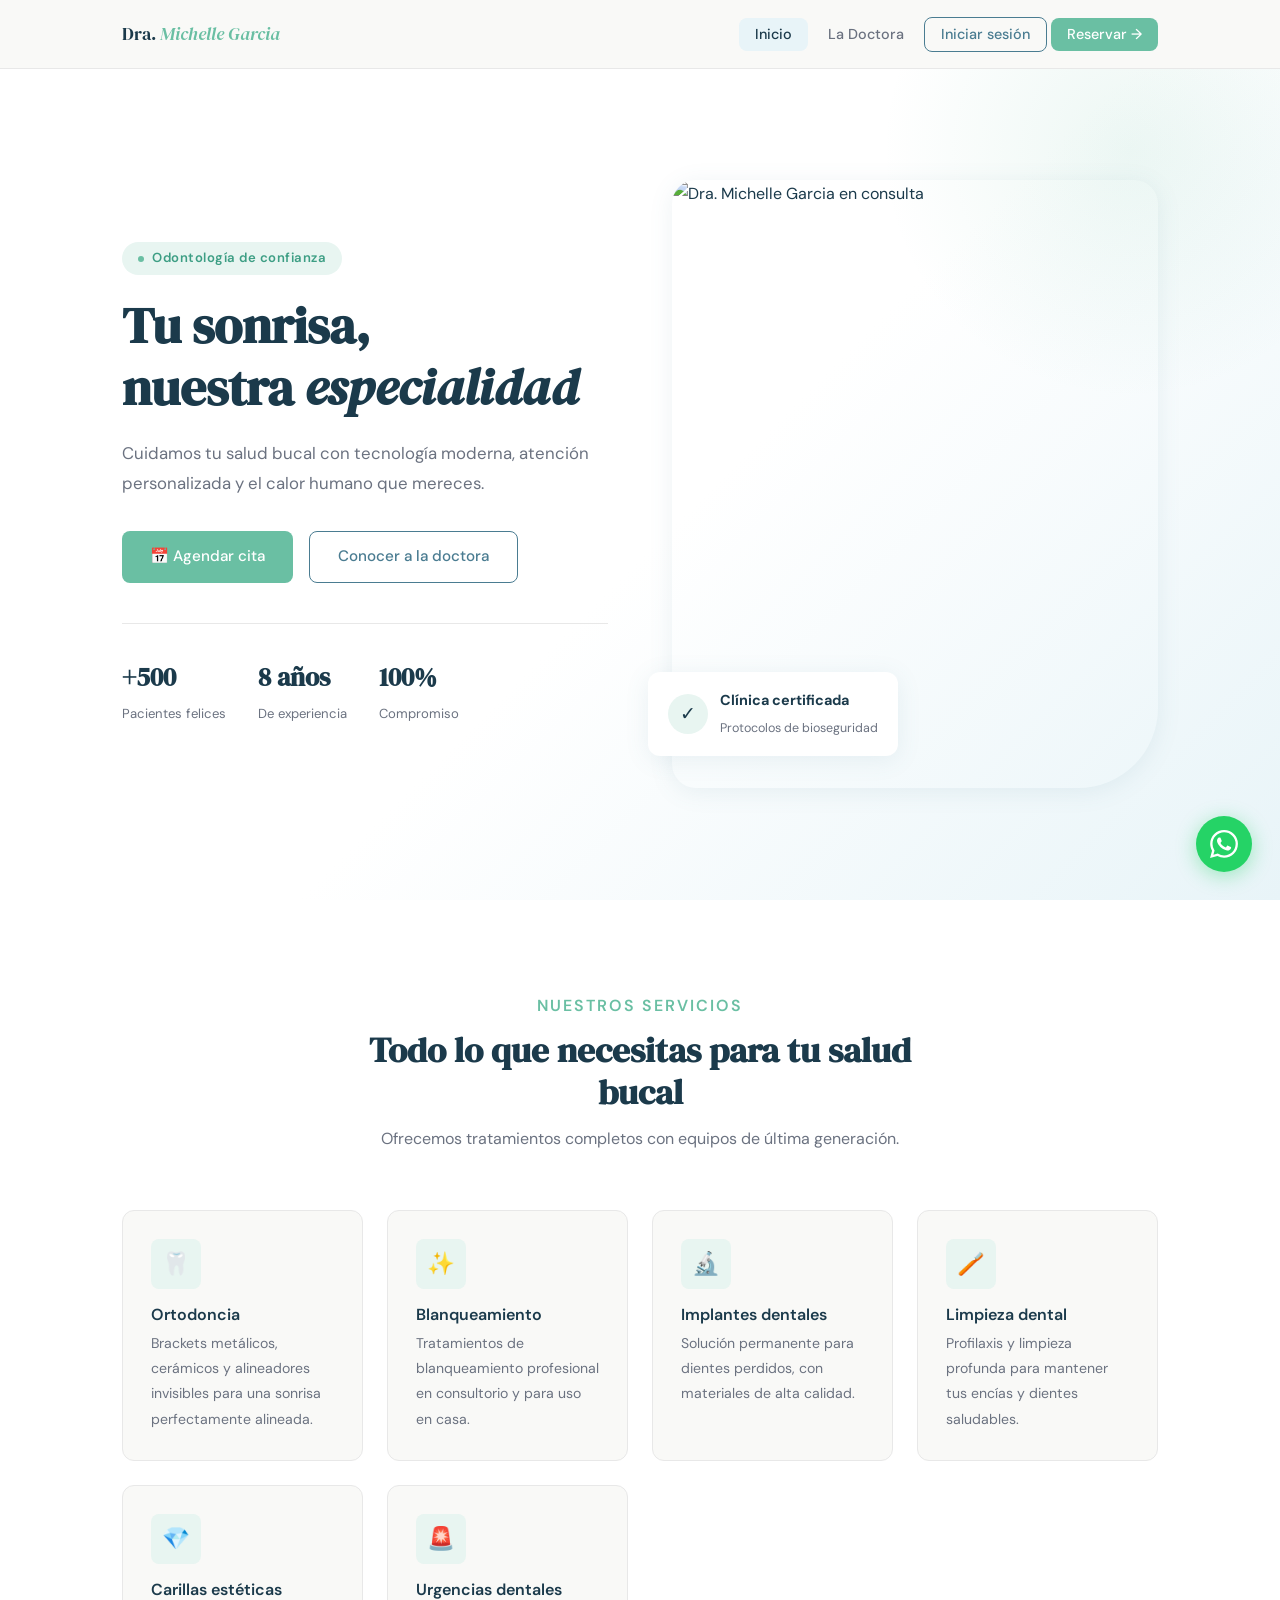
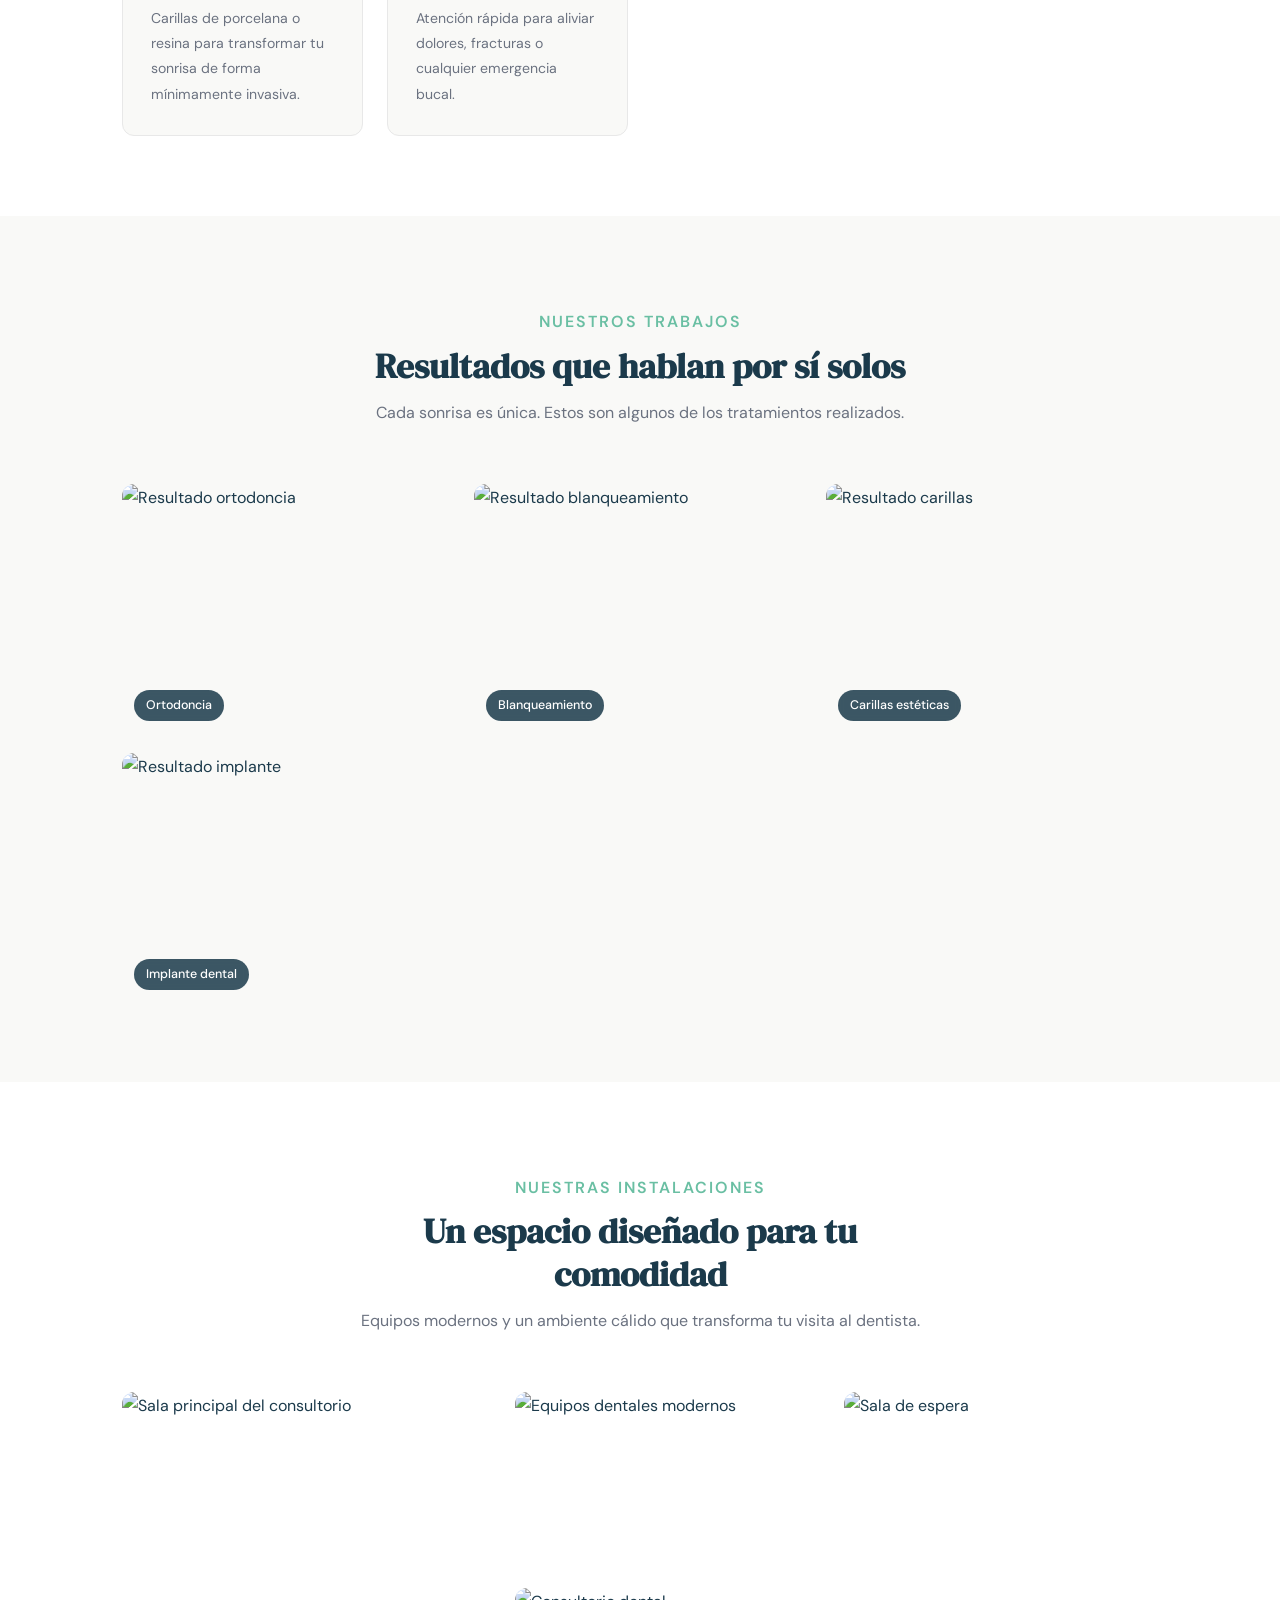
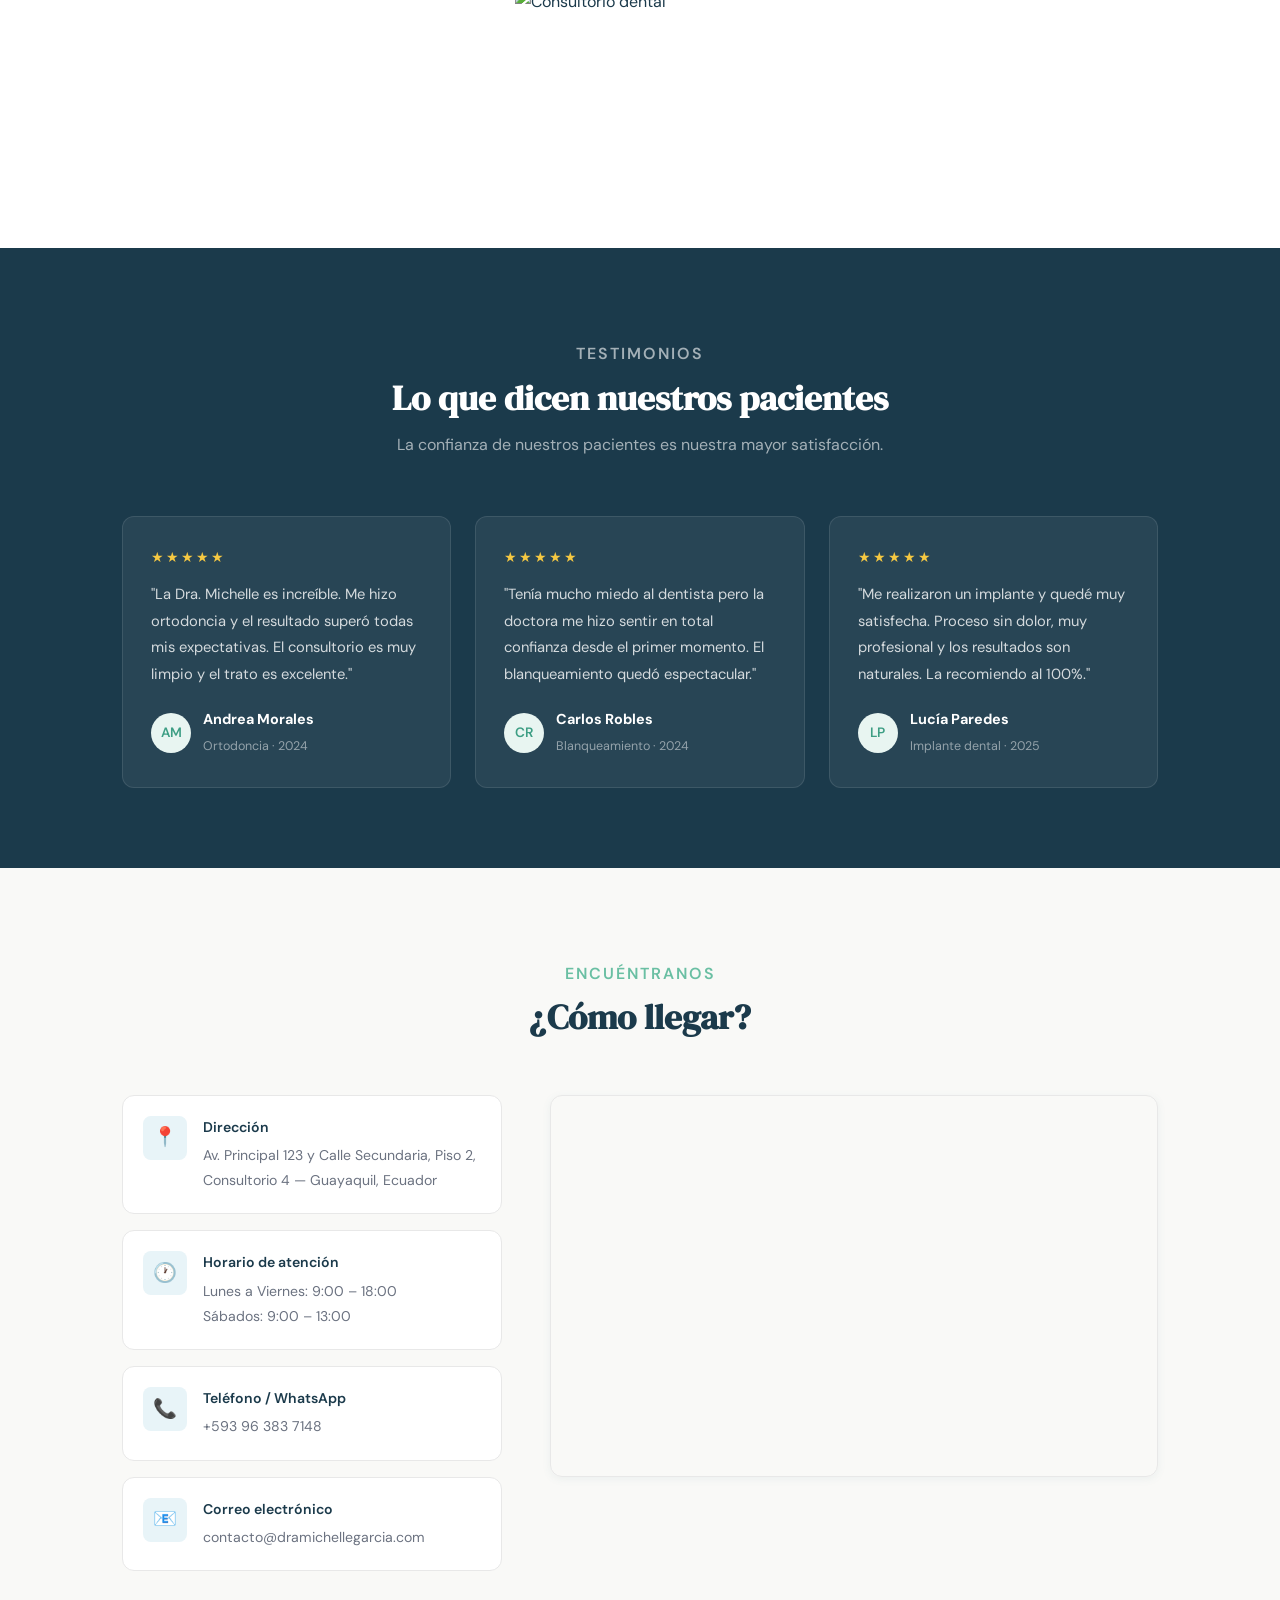
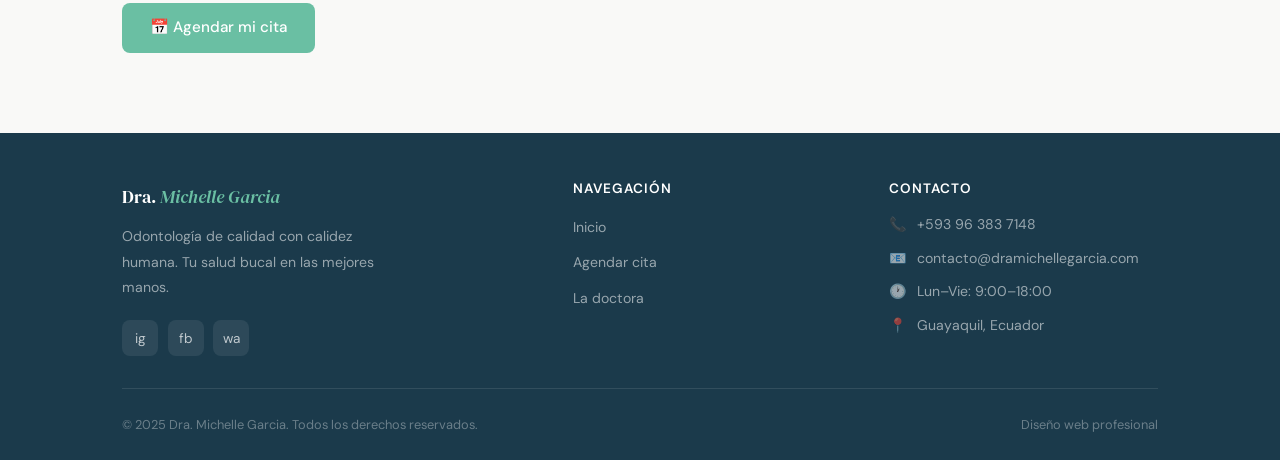
==== commit 178447ac: "Add files via upload" ====
--- a/index.html
+++ b/index.html
@@ -8,7 +8,7 @@
   <link rel="preconnect" href="https://fonts.googleapis.com" />
   <link rel="preconnect" href="https://fonts.gstatic.com" crossorigin />
   <link href="https://fonts.googleapis.com/css2?family=DM+Sans:wght@300;400;500;600&family=DM+Serif+Display:ital@0;1&display=swap" rel="stylesheet" />
-  <link rel="icon" type="image/png" href="src/logo.png" />
+  <link rel="icon" type="image/png" href="logo.png" />
   <link rel="stylesheet" href="src/styles.css" />
 </head>
 <body>
@@ -19,8 +19,8 @@
       <a href="index.html" class="logo">Dra. <span>Michelle Garcia</span></a>
       <ul class="nav-links" id="navLinks">
         <li><a href="index.html">Inicio</a></li>
-        <li><a href="agendar.html">Agendar Cita</a></li>
         <li><a href="biografia.html">La Doctora</a></li>
+        <li><a href="login.html" class="nav-login">Iniciar sesión</a></li>
         <li><a href="agendar.html" class="nav-cta">Reservar &rarr;</a></li>
       </ul>
       <button class="hamburger" id="hamburger" aria-label="Menú">
--- a/src/styles.css
+++ b/src/styles.css
@@ -203,6 +203,16 @@
   background: var(--pri-light);
 }
 
+.nav-login {
+  background: transparent !important;
+  color: var(--pri) !important;
+  border: 1.5px solid var(--pri) !important;
+}
+
+.nav-login:hover {
+  background: var(--pri-light) !important;
+}
+
 .nav-cta {
   background: var(--acc) !important;
   color: var(--white) !important;
@@ -1043,8 +1053,373 @@
 }
 
 /* =============================================
-   RESPONSIVE — TABLET (≤ 900px)
-   ============================================= */
+   LOGIN
+   ============================================= */
+.login-page {
+  min-height: 100vh;
+  display: flex;
+  align-items: center;
+  justify-content: center;
+  background: linear-gradient(135deg, var(--white) 50%, var(--pri-light) 100%);
+  padding: 2rem;
+}
+
+.login-card {
+  background: var(--white);
+  border-radius: 20px;
+  box-shadow: var(--shadow);
+  padding: 2.5rem;
+  width: 100%;
+  max-width: 400px;
+  border: 1px solid var(--gray);
+}
+
+.login-logo {
+  text-align: center;
+  margin-bottom: 2rem;
+}
+
+.login-logo .logo {
+  font-size: 1.3rem;
+  display: block;
+  margin-bottom: .5rem;
+}
+
+.login-logo p {
+  font-size: .85rem;
+  color: var(--muted);
+}
+
+.login-icon {
+  width: 56px; height: 56px;
+  border-radius: 50%;
+  background: var(--acc-light);
+  display: flex;
+  align-items: center;
+  justify-content: center;
+  font-size: 1.5rem;
+  margin: 0 auto 1rem;
+}
+
+.login-form { display: flex; flex-direction: column; gap: 1rem; }
+
+.login-form label {
+  font-size: .85rem;
+  font-weight: 600;
+  color: var(--pri-dark);
+  margin-bottom: .3rem;
+  display: block;
+}
+
+.login-form input {
+  width: 100%;
+  padding: .75rem 1rem;
+  border: 1.5px solid var(--gray);
+  border-radius: var(--radius-sm);
+  font-family: 'DM Sans', sans-serif;
+  font-size: .95rem;
+  color: var(--text);
+  background: var(--bg);
+  outline: none;
+  transition: var(--transition);
+}
+
+.login-form input:focus {
+  border-color: var(--acc);
+  background: var(--white);
+  box-shadow: 0 0 0 3px rgba(106,191,163,.15);
+}
+
+.btn-login {
+  background: var(--acc);
+  color: var(--white);
+  border: none;
+  padding: .85rem;
+  border-radius: var(--radius-sm);
+  font-family: 'DM Sans', sans-serif;
+  font-size: 1rem;
+  font-weight: 600;
+  cursor: pointer;
+  transition: var(--transition);
+  width: 100%;
+  margin-top: .5rem;
+}
+
+.btn-login:hover { background: var(--acc-dark); }
+.btn-login:disabled { opacity: .6; cursor: not-allowed; }
+
+.login-error {
+  background: #fef2f2;
+  color: #b91c1c;
+  border: 1px solid #fecaca;
+  border-radius: var(--radius-sm);
+  padding: .65rem 1rem;
+  font-size: .85rem;
+  text-align: center;
+  display: none;
+}
+
+.login-error.show { display: block; }
+
+.login-back {
+  text-align: center;
+  margin-top: 1.25rem;
+}
+
+.login-back a {
+  font-size: .85rem;
+  color: var(--muted);
+  transition: var(--transition);
+}
+
+.login-back a:hover { color: var(--pri); }
+
+/* =============================================
+   DASHBOARD
+   ============================================= */
+.topbar {
+  position: fixed; top: 0; left: 0; right: 0; z-index: 100;
+  background: var(--pri-dark);
+  height: 64px;
+  display: flex; align-items: center; justify-content: space-between;
+  padding: 0 2rem;
+}
+
+.topbar-logo {
+  font-family: 'DM Serif Display', serif;
+  font-size: 1.1rem;
+  color: var(--white);
+}
+
+.topbar-logo span { color: var(--acc); font-style: italic; }
+
+.topbar-right { display: flex; align-items: center; gap: 1rem; }
+
+.topbar-user { font-size: .85rem; color: rgba(255,255,255,.6); }
+
+.btn-logout {
+  background: rgba(255,255,255,.1);
+  color: var(--white);
+  border: 1px solid rgba(255,255,255,.2);
+  padding: .4rem 1rem;
+  border-radius: var(--radius-sm);
+  font-size: .85rem;
+  cursor: pointer;
+  font-family: 'DM Sans', sans-serif;
+  transition: var(--transition);
+}
+
+.btn-logout:hover { background: rgba(255,255,255,.2); }
+
+.dashboard { padding: 5rem 0 3rem; }
+
+.stats-grid {
+  display: grid;
+  grid-template-columns: repeat(auto-fit, minmax(160px, 1fr));
+  gap: 1rem;
+  margin-bottom: 2rem;
+}
+
+.stat-card {
+  background: var(--white);
+  border-radius: var(--radius);
+  padding: 1.25rem 1.5rem;
+  border: 1px solid var(--gray);
+  text-align: center;
+}
+
+.stat-card .stat-num {
+  font-family: 'DM Serif Display', serif;
+  font-size: 2rem;
+  color: var(--pri-dark);
+  display: block;
+  line-height: 1;
+}
+
+.stat-card .stat-label {
+  font-size: .8rem;
+  color: var(--muted);
+  margin-top: .35rem;
+  display: block;
+}
+
+.filtros {
+  display: flex;
+  gap: .75rem;
+  flex-wrap: wrap;
+  margin-bottom: 1.5rem;
+  align-items: center;
+}
+
+.filtros select,
+.filtros input {
+  padding: .5rem .9rem;
+  border: 1.5px solid var(--gray);
+  border-radius: var(--radius-sm);
+  font-family: 'DM Sans', sans-serif;
+  font-size: .88rem;
+  color: var(--text);
+  background: var(--white);
+  outline: none;
+  transition: var(--transition);
+}
+
+.filtros select:focus,
+.filtros input:focus {
+  border-color: var(--acc);
+  box-shadow: 0 0 0 3px rgba(106,191,163,.15);
+}
+
+.btn-refresh {
+  background: var(--acc);
+  color: var(--white);
+  border: none;
+  padding: .5rem 1.1rem;
+  border-radius: var(--radius-sm);
+  font-family: 'DM Sans', sans-serif;
+  font-size: .88rem;
+  font-weight: 600;
+  cursor: pointer;
+  transition: var(--transition);
+}
+
+.btn-refresh:hover { background: var(--acc-dark); }
+
+.table-wrap {
+  background: var(--white);
+  border-radius: var(--radius);
+  border: 1px solid var(--gray);
+  overflow: hidden;
+}
+
+.citas-table {
+  width: 100%;
+  border-collapse: collapse;
+  font-size: .88rem;
+}
+
+.citas-table th {
+  background: var(--pri-dark);
+  color: var(--white);
+  padding: .85rem 1rem;
+  text-align: left;
+  font-size: .78rem;
+  font-weight: 600;
+  letter-spacing: .5px;
+  text-transform: uppercase;
+}
+
+.citas-table td {
+  padding: .85rem 1rem;
+  border-bottom: 1px solid var(--gray);
+  color: var(--text);
+  vertical-align: middle;
+}
+
+.citas-table tr:last-child td { border-bottom: none; }
+.citas-table tr:hover td { background: var(--bg); }
+
+.badge {
+  padding: .25rem .75rem;
+  border-radius: 100px;
+  font-size: .75rem;
+  font-weight: 600;
+  white-space: nowrap;
+}
+
+.badge-pendiente  { background: #fffbeb; color: #92400e; border: 1px solid #fcd34d; }
+.badge-confirmada { background: var(--acc-light); color: var(--acc-dark); border: 1px solid var(--acc); }
+.badge-cancelada  { background: #fef2f2; color: #b91c1c; border: 1px solid #fecaca; }
+
+.acciones { display: flex; gap: .5rem; }
+
+.btn-accion {
+  border: none;
+  padding: .35rem .8rem;
+  border-radius: var(--radius-sm);
+  font-family: 'DM Sans', sans-serif;
+  font-size: .78rem;
+  font-weight: 600;
+  cursor: pointer;
+  transition: var(--transition);
+  white-space: nowrap;
+}
+
+.btn-confirmar { background: var(--acc-light); color: var(--acc-dark); }
+.btn-confirmar:hover { background: var(--acc); color: var(--white); }
+.btn-cancelar  { background: #fef2f2; color: #b91c1c; }
+.btn-cancelar:hover  { background: #b91c1c; color: var(--white); }
+
+.table-empty {
+  text-align: center;
+  padding: 3rem;
+  color: var(--muted);
+  font-size: .92rem;
+}
+
+.spinner {
+  width: 32px; height: 32px;
+  border: 3px solid var(--gray);
+  border-top-color: var(--acc);
+  border-radius: 50%;
+  animation: spin .8s linear infinite;
+  margin: 0 auto 1rem;
+}
+
+@keyframes spin { to { transform: rotate(360deg); } }
+
+@media (max-width: 768px) {
+  .topbar { padding: 0 1.25rem; }
+  .topbar-user { display: none; }
+}
+
+/* Fila expandible — siempre activa (desktop y móvil) */
+.citas-cards { display: none; }
+
+.tr-detail {
+  display: none;
+  background: var(--pri-light);
+}
+
+.tr-detail.open { display: table-row; }
+
+.tr-detail td {
+  padding: 1rem 1.25rem 1.25rem !important;
+  border-bottom: 2px solid var(--acc) !important;
+}
+
+.detail-grid {
+  display: grid;
+  grid-template-columns: repeat(auto-fit, minmax(160px, 1fr));
+  gap: .75rem 1.5rem;
+  margin-bottom: 1rem;
+}
+
+.detail-field { font-size: .85rem; }
+.detail-field span { display: block; color: var(--muted); font-size: .72rem; margin-bottom: .15rem; text-transform: uppercase; letter-spacing: .5px; }
+.detail-field strong { color: var(--pri-dark); }
+
+.detail-footer {
+  display: flex;
+  gap: .5rem;
+  padding-top: .75rem;
+  border-top: 1px solid var(--gray-dark);
+  flex-wrap: wrap;
+}
+
+.btn-toggle {
+  background: none;
+  border: none;
+  cursor: pointer;
+  font-size: 1rem;
+  color: var(--pri);
+  padding: 0;
+  transition: var(--transition);
+  line-height: 1;
+}
+
+.btn-toggle.open { transform: rotate(180deg); }
+  
 @media (max-width: 900px) {
   /* Hero */
   .hero-inner { grid-template-columns: 1fr; text-align: center; }
